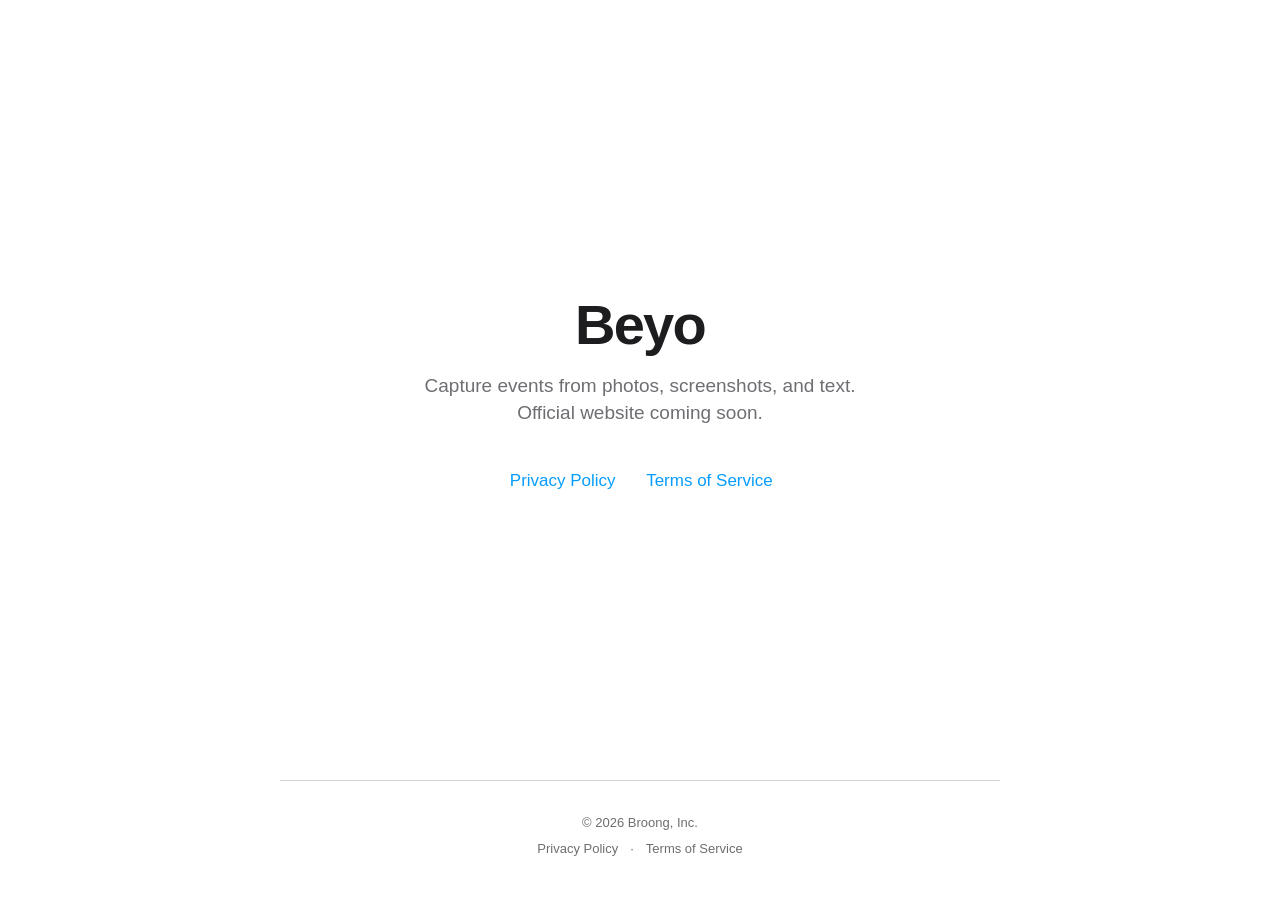
==== index.html @ 3e0d00bb "Publish Privacy and Terms v1.0 Co-authored-by: Cursor <cursoragent@cursor.com>" ====
<!DOCTYPE html>
<html lang="en">
<head>
  <meta charset="UTF-8">
  <meta name="viewport" content="width=device-width, initial-scale=1.0">
  <meta name="description" content="Beyo — capture events from photos, screenshots, and text.">
  <link rel="stylesheet" href="/assets/css/style.css">
  <title>Beyo</title>
</head>
<body>
  <div class="page">
    <main class="landing">
      <h1 class="brand">Beyo</h1>
      <p class="tagline">
        Capture events from photos, screenshots, and text.<br>
        Official website coming soon.
      </p>
      <ul class="landing-links">
        <li><a href="/privacy/">Privacy Policy</a></li>
        <li><a href="/terms/">Terms of Service</a></li>
      </ul>
    </main>

    <footer class="site-footer">
      <p>&copy; 2026 Broong, Inc.</p>
      <nav aria-label="Legal">
        <a href="/privacy/">Privacy Policy</a>
        <span aria-hidden="true">·</span>
        <a href="/terms/">Terms of Service</a>
      </nav>
    </footer>
  </div>
</body>
</html>
---- assets/css/style.css ----
/* Beyo — shared site styles (HTML + CSS only) */

:root {
  --bg: #ffffff;
  --text: #1d1d1f;
  --text-secondary: #6e6e73;
  --link: #079dfd;
  --link-hover: #0077cc;
  --rule: #d2d2d7;
  --max-width: 720px;
  --page-pad-x: 24px;
  --page-pad-y: 48px;
}

*,
*::before,
*::after {
  box-sizing: border-box;
}

html {
  -webkit-text-size-adjust: 100%;
  text-size-adjust: 100%;
}

body {
  margin: 0;
  min-height: 100vh;
  background: var(--bg);
  color: var(--text);
  font-family:
    -apple-system,
    BlinkMacSystemFont,
    "Segoe UI",
    Roboto,
    Helvetica,
    Arial,
    sans-serif;
  font-size: 17px;
  line-height: 1.6;
  font-weight: 400;
  -webkit-font-smoothing: antialiased;
  -moz-osx-font-smoothing: grayscale;
}

/* Layout */

.page {
  display: flex;
  flex-direction: column;
  min-height: 100vh;
}

.page-inner {
  width: 100%;
  max-width: var(--max-width);
  margin: 0 auto;
  padding: var(--page-pad-y) var(--page-pad-x);
  flex: 1 0 auto;
}

main {
  display: block;
}

/* Landing */

.landing {
  display: flex;
  flex-direction: column;
  align-items: center;
  justify-content: center;
  text-align: center;
  min-height: calc(100vh - 120px);
  padding: 64px var(--page-pad-x) 48px;
}

.landing .brand {
  margin: 0 0 16px;
  font-size: clamp(40px, 8vw, 56px);
  font-weight: 600;
  letter-spacing: -0.03em;
  line-height: 1.1;
}

.landing .tagline {
  margin: 0 0 40px;
  max-width: 28em;
  color: var(--text-secondary);
  font-size: 19px;
  line-height: 1.45;
  font-weight: 400;
}

.landing-links {
  display: flex;
  flex-wrap: wrap;
  gap: 8px 28px;
  justify-content: center;
  margin: 0;
  padding: 0;
  list-style: none;
}

.landing-links a {
  font-size: 17px;
}

/* Typography */

h1 {
  margin: 0 0 12px;
  font-size: clamp(28px, 5vw, 36px);
  font-weight: 600;
  letter-spacing: -0.022em;
  line-height: 1.15;
}

h2 {
  margin: 2.25em 0 0.65em;
  font-size: 22px;
  font-weight: 600;
  letter-spacing: -0.016em;
  line-height: 1.25;
}

h2:first-of-type {
  margin-top: 1.75em;
}

h3 {
  margin: 1.5em 0 0.5em;
  font-size: 19px;
  font-weight: 600;
  letter-spacing: -0.012em;
  line-height: 1.3;
}

p {
  margin: 0 0 1em;
}

.meta {
  margin: 0 0 1.5em;
  color: var(--text-secondary);
  font-size: 15px;
  line-height: 1.45;
}

.meta strong {
  color: var(--text-secondary);
  font-weight: 500;
}

.lede {
  margin-bottom: 1.25em;
  color: var(--text);
}

ul,
ol {
  margin: 0 0 1.15em;
  padding-left: 1.35em;
}

li {
  margin: 0 0 0.45em;
  padding-left: 0.15em;
}

li::marker {
  color: var(--text-secondary);
}

/* Links */

a {
  color: var(--link);
  text-decoration: none;
}

a:hover {
  color: var(--link-hover);
  text-decoration: underline;
  text-underline-offset: 0.15em;
}

a:focus-visible {
  outline: 2px solid var(--link);
  outline-offset: 3px;
  border-radius: 2px;
}

/* Rules */

hr {
  margin: 2em 0;
  border: 0;
  border-top: 1px solid var(--rule);
}

/* Article chrome */

.back {
  margin: 0 0 2em;
  font-size: 15px;
}

.back a {
  color: var(--text-secondary);
}

.back a:hover {
  color: var(--link);
}

.contact-block {
  margin-top: 0.25em;
}

.contact-block p {
  margin-bottom: 0.35em;
}

/* Footer */

.site-footer {
  flex-shrink: 0;
  width: 100%;
  max-width: var(--max-width);
  margin: 0 auto;
  padding: 32px var(--page-pad-x) 48px;
  border-top: 1px solid var(--rule);
  color: var(--text-secondary);
  font-size: 13px;
  line-height: 1.5;
  text-align: center;
}

.site-footer p {
  margin: 0 0 0.5em;
}

.site-footer p:last-child {
  margin-bottom: 0;
}

.site-footer nav {
  display: flex;
  flex-wrap: wrap;
  gap: 4px 12px;
  justify-content: center;
}

.site-footer a {
  color: var(--text-secondary);
}

.site-footer a:hover {
  color: var(--link);
}

.version-line {
  margin-top: 0.75em;
  color: var(--text-secondary);
  font-size: 13px;
}

/* Responsive */

@media (max-width: 600px) {
  :root {
    --page-pad-x: 20px;
    --page-pad-y: 36px;
  }

  body {
    font-size: 16px;
  }

  .landing .tagline {
    font-size: 17px;
  }

  h2 {
    font-size: 20px;
  }
}

@media (min-width: 900px) {
  :root {
    --page-pad-y: 64px;
  }
}
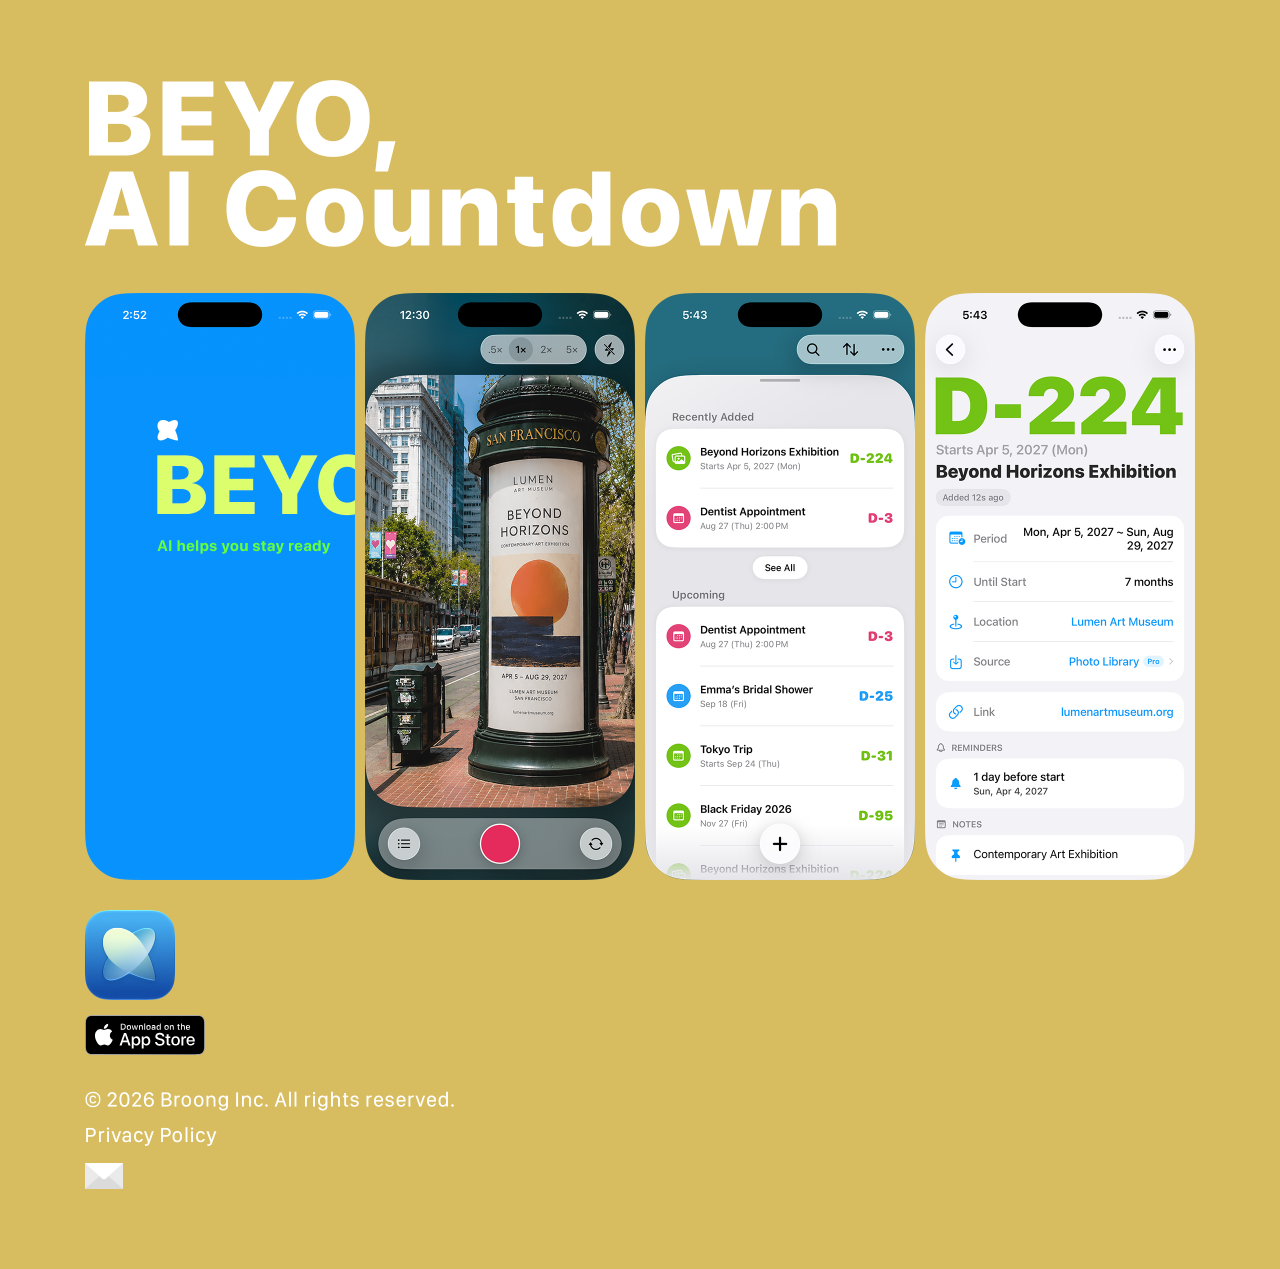
==== commit 28db6735: "Ship Beyo.day poster landing for Cloudflare Pages. Replace the placeholder home with the guide layou" ====
--- a/index.html
+++ b/index.html
@@ -3,32 +3,115 @@
 <head>
   <meta charset="UTF-8">
   <meta name="viewport" content="width=device-width, initial-scale=1.0">
-  <meta name="description" content="Beyo — capture events from photos, screenshots, and text.">
+  <meta name="description" content="Beyo — AI Countdown. Capture events from photos, screenshots, and text.">
   <link rel="stylesheet" href="/assets/css/style.css">
-  <title>Beyo</title>
+  <title>Beyo — AI Countdown</title>
 </head>
-<body>
-  <div class="page">
-    <main class="landing">
-      <h1 class="brand">Beyo</h1>
-      <p class="tagline">
-        Capture events from photos, screenshots, and text.<br>
-        Official website coming soon.
-      </p>
-      <ul class="landing-links">
-        <li><a href="/privacy/">Privacy Policy</a></li>
-        <li><a href="/terms/">Terms of Service</a></li>
-      </ul>
-    </main>
+<body class="home">
+  <main class="poster">
+    <img
+      class="poster-title"
+      src="/assets/images/site_title@2x.png"
+      width="760"
+      height="168"
+      alt="Beyo, AI Countdown"
+      decoding="async"
+    >
 
-    <footer class="site-footer">
-      <p>&copy; 2026 Broong, Inc.</p>
-      <nav aria-label="Legal">
-        <a href="/privacy/">Privacy Policy</a>
-        <span aria-hidden="true">·</span>
-        <a href="/terms/">Terms of Service</a>
-      </nav>
-    </footer>
-  </div>
+    <div class="poster-shots" aria-label="App screenshots">
+      <img
+        src="/assets/images/image01@2x.png"
+        width="270"
+        height="587"
+        alt="Beyo app screenshot 1"
+        decoding="async"
+      >
+      <img
+        src="/assets/images/image02@2x.png"
+        width="270"
+        height="587"
+        alt="Beyo app screenshot 2"
+        decoding="async"
+      >
+      <img
+        src="/assets/images/image03@2x.png"
+        width="270"
+        height="587"
+        alt="Beyo app screenshot 3"
+        decoding="async"
+      >
+      <img
+        src="/assets/images/image04@2x.png"
+        width="270"
+        height="587"
+        alt="Beyo app screenshot 4"
+        decoding="async"
+      >
+    </div>
+
+    <a
+      class="poster-icon-link"
+      href="https://apps.apple.com/app/beyo/id1397284424"
+      aria-label="Download on the App Store"
+    >
+      <img
+        class="poster-icon"
+        src="/assets/images/app_icon@2x.png"
+        width="90"
+        height="90"
+        alt="Beyo app icon"
+        decoding="async"
+      >
+    </a>
+
+    <a
+      class="poster-badge"
+      href="https://apps.apple.com/app/beyo/id1397284424"
+      aria-label="Download on the App Store"
+    >
+      <img
+        src="/assets/images/appstore.svg"
+        width="120"
+        height="40"
+        alt=""
+        decoding="async"
+      >
+    </a>
+
+    <a
+      class="poster-copy-link"
+      href="https://broong.com"
+      aria-label="Broong Inc."
+    >
+      <img
+        class="poster-copy"
+        src="/assets/images/allrightsreserved@2x.png"
+        width="370"
+        height="21"
+        alt="© 2026 Broong Inc. All rights reserved."
+        decoding="async"
+      >
+    </a>
+
+    <a class="poster-privacy" href="/privacy/" aria-label="Privacy Policy">
+      <img
+        src="/assets/images/privacy@2x.png"
+        width="133"
+        height="21"
+        alt=""
+        decoding="async"
+      >
+    </a>
+
+    <a class="poster-email" href="mailto:info@broong.com" aria-label="Email info@broong.com">
+      <img
+        src="/assets/images/email@2x.png"
+        width="38"
+        height="26"
+        alt=""
+        decoding="async"
+      >
+    </a>
+  </main>
 </body>
 </html>
--- a/assets/css/style.css
+++ b/assets/css/style.css
@@ -10,6 +10,19 @@
   --max-width: 720px;
   --page-pad-x: 24px;
   --page-pad-y: 48px;
+
+  /* Poster landing — guide annotations are @2x artboard units; CSS uses half. */
+  --poster-bg: #d7bc60;
+  --poster-pad-x: clamp(20px, 5vw, 45px);
+  --poster-pad-top: clamp(40px, 8vw, 80px);
+  --poster-pad-bottom: clamp(40px, 8vw, 80px);
+  --poster-gap-title: clamp(24px, 5vw, 45px);
+  --poster-gap-shots: clamp(20px, 4vw, 30px);
+  --poster-gap-icon: clamp(12px, 2vw, 15px);
+  --poster-gap-badge: clamp(24px, 4vw, 36px);
+  --poster-gap-footer: clamp(12px, 2vw, 15px);
+  --poster-shot-gap: clamp(8px, 1.5vw, 10px);
+  --poster-max: 1110px; /* 4×270 + 3×10 */
 }
 
 *,
@@ -43,7 +56,13 @@
   -moz-osx-font-smoothing: grayscale;
 }
 
-/* Layout */
+img {
+  max-width: 100%;
+  height: auto;
+  vertical-align: middle;
+}
+
+/* Layout (privacy / terms) */
 
 .page {
   display: flex;
@@ -63,50 +82,7 @@
   display: block;
 }
 
-/* Landing */
-
-.landing {
-  display: flex;
-  flex-direction: column;
-  align-items: center;
-  justify-content: center;
-  text-align: center;
-  min-height: calc(100vh - 120px);
-  padding: 64px var(--page-pad-x) 48px;
-}
-
-.landing .brand {
-  margin: 0 0 16px;
-  font-size: clamp(40px, 8vw, 56px);
-  font-weight: 600;
-  letter-spacing: -0.03em;
-  line-height: 1.1;
-}
-
-.landing .tagline {
-  margin: 0 0 40px;
-  max-width: 28em;
-  color: var(--text-secondary);
-  font-size: 19px;
-  line-height: 1.45;
-  font-weight: 400;
-}
-
-.landing-links {
-  display: flex;
-  flex-wrap: wrap;
-  gap: 8px 28px;
-  justify-content: center;
-  margin: 0;
-  padding: 0;
-  list-style: none;
-}
-
-.landing-links a {
-  font-size: 17px;
-}
-
-/* Typography */
+/* Typography (privacy / terms) */
 
 h1 {
   margin: 0 0 12px;
@@ -172,7 +148,7 @@
   color: var(--text-secondary);
 }
 
-/* Links */
+/* Links (privacy / terms) */
 
 a {
   color: var(--link);
@@ -191,29 +167,12 @@
   border-radius: 2px;
 }
 
-/* Rules */
-
 hr {
   margin: 2em 0;
   border: 0;
   border-top: 1px solid var(--rule);
 }
 
-/* Article chrome */
-
-.back {
-  margin: 0 0 2em;
-  font-size: 15px;
-}
-
-.back a {
-  color: var(--text-secondary);
-}
-
-.back a:hover {
-  color: var(--link);
-}
-
 .contact-block {
   margin-top: 0.25em;
 }
@@ -221,8 +180,6 @@
 .contact-block p {
   margin-bottom: 0.35em;
 }
-
-/* Footer */
 
 .site-footer {
   flex-shrink: 0;
@@ -266,7 +223,162 @@
   font-size: 13px;
 }
 
-/* Responsive */
+/* ============================================================
+   Home poster landing (beyo.day)
+   ============================================================ */
+
+body.home {
+  background: var(--poster-bg);
+  color: #ffffff;
+  overflow-x: hidden;
+  display: flex;
+  justify-content: center;
+}
+
+body.home a {
+  color: inherit;
+  text-decoration: none;
+}
+
+body.home a:hover {
+  color: inherit;
+  text-decoration: none;
+  opacity: 0.88;
+}
+
+body.home a:focus-visible {
+  outline: 2px solid #ffffff;
+  outline-offset: 4px;
+}
+
+.poster {
+  box-sizing: border-box;
+  width: min(100%, calc(var(--poster-max) + 2 * 45px));
+  margin-inline: auto;
+  padding:
+    var(--poster-pad-top)
+    var(--poster-pad-x)
+    var(--poster-pad-bottom);
+  display: flex;
+  flex-direction: column;
+  align-items: flex-start;
+}
+
+.poster-title {
+  display: block;
+  width: min(100%, 760px);
+  height: auto;
+  margin: 0 0 var(--poster-gap-title);
+}
+
+.poster-shots {
+  display: grid;
+  grid-template-columns: repeat(4, minmax(0, 1fr));
+  gap: var(--poster-shot-gap);
+  width: 100%;
+  max-width: var(--poster-max);
+  margin: 0 0 var(--poster-gap-shots);
+}
+
+.poster-shots img {
+  display: block;
+  width: 100%;
+  height: auto;
+  aspect-ratio: 270 / 587;
+  object-fit: contain;
+}
+
+.poster-icon-link {
+  display: inline-block;
+  line-height: 0;
+  margin: 0 0 var(--poster-gap-icon);
+}
+
+.poster-icon {
+  display: block;
+  /* app_icon@2x.png is 180×180 → CSS 90×90 */
+  width: clamp(64px, 16vw, 90px);
+  height: auto;
+  aspect-ratio: 1 / 1;
+  margin: 0;
+}
+
+.poster-badge {
+  display: inline-block;
+  line-height: 0;
+  margin: 0 0 var(--poster-gap-badge);
+}
+
+.poster-badge img {
+  display: block;
+  /* guide 80 (@2x) → CSS 40 */
+  height: clamp(32px, 8vw, 40px);
+  width: auto;
+}
+
+.poster-copy-link {
+  display: inline-block;
+  line-height: 0;
+  margin: 0 0 var(--poster-gap-footer);
+}
+
+.poster-copy {
+  display: block;
+  /* allrightsreserved@2x.png 740×42 → CSS max 370×21 */
+  width: auto;
+  max-width: min(100%, 370px);
+  height: auto;
+  max-height: clamp(16px, 3.5vw, 21px);
+  margin: 0;
+  object-fit: contain;
+  object-position: left center;
+}
+
+.poster-privacy {
+  display: inline-block;
+  line-height: 0;
+  margin: 0 0 var(--poster-gap-footer);
+}
+
+.poster-privacy img {
+  display: block;
+  /* privacy@2x.png 266×42 → CSS 133×21 */
+  width: auto;
+  max-width: 100%;
+  height: auto;
+  max-height: clamp(16px, 3.5vw, 21px);
+  object-fit: contain;
+  object-position: left center;
+}
+
+.poster-email {
+  display: inline-block;
+  line-height: 0;
+  margin: 0;
+}
+
+.poster-email img {
+  display: block;
+  /* email@2x.png 76×52 → CSS 38×26 */
+  height: clamp(20px, 5vw, 26px);
+  width: auto;
+}
+
+/* Screenshots: 2 columns on tablet / large phone */
+@media (max-width: 900px) {
+  .poster-shots {
+    grid-template-columns: repeat(2, minmax(0, 1fr));
+  }
+}
+
+/* Screenshots: 1 column on narrow phones */
+@media (max-width: 420px) {
+  .poster-shots {
+    grid-template-columns: 1fr;
+  }
+}
+
+/* Privacy / terms responsive */
 
 @media (max-width: 600px) {
   :root {
@@ -274,12 +386,8 @@
     --page-pad-y: 36px;
   }
 
-  body {
+  body:not(.home) {
     font-size: 16px;
-  }
-
-  .landing .tagline {
-    font-size: 17px;
   }
 
   h2 {
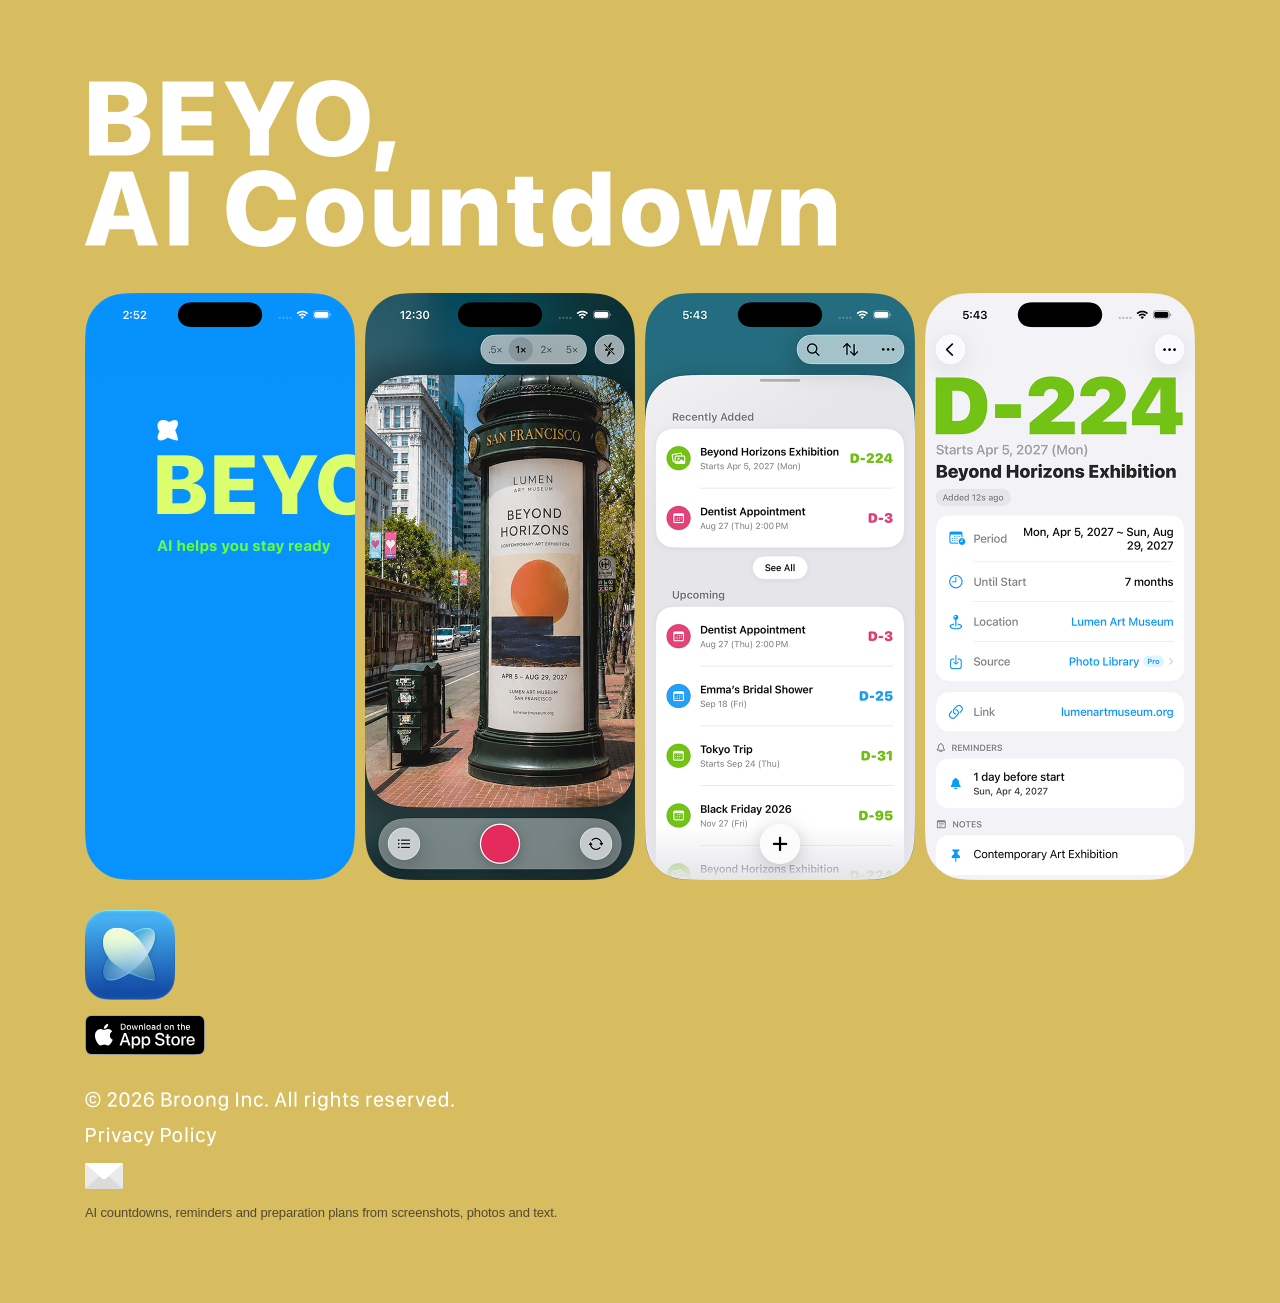
==== commit 3b8d087c: "Replace hidden SEO copy with a visible poster caption. Remove visually-hidden brand/product blocks u" ====
--- a/index.html
+++ b/index.html
@@ -2,19 +2,67 @@
 <html lang="en">
 <head>
   <meta charset="UTF-8">
-  <meta name="viewport" content="width=device-width, initial-scale=1.0">
-  <meta name="description" content="Beyo — AI Countdown. Capture events from photos, screenshots, and text.">
+  <meta name="viewport" content="width=device-width, initial-scale=1, viewport-fit=cover">
+  <title>Beyo — AI Countdown &amp; Event Preparation</title>
+  <meta name="description" content="Turn screenshots, photos and text into events, countdowns, reminders and preparation plans with AI.">
+  <link rel="canonical" href="https://beyo.day/">
+  <meta name="robots" content="index, follow">
+  <meta name="theme-color" content="#d7bc60">
+
+  <meta property="og:type" content="website">
+  <meta property="og:site_name" content="Beyo">
+  <meta property="og:locale" content="en_US">
+  <meta property="og:url" content="https://beyo.day/">
+  <meta property="og:title" content="Beyo — AI Countdown &amp; Event Preparation">
+  <meta property="og:description" content="Beyo turns screenshots, photos and text into events, countdowns, reminders and preparation plans.">
+  <meta property="og:image" content="https://beyo.day/assets/images/og-share.png">
+  <meta property="og:image:width" content="1200">
+  <meta property="og:image:height" content="630">
+  <meta property="og:image:alt" content="Beyo — AI Countdown &amp; Event Preparation">
+
+  <meta name="twitter:card" content="summary_large_image">
+  <meta name="twitter:title" content="Beyo — AI Countdown &amp; Event Preparation">
+  <meta name="twitter:description" content="Beyo turns screenshots, photos and text into events, countdowns, reminders and preparation plans.">
+  <meta name="twitter:image" content="https://beyo.day/assets/images/og-share.png">
+
+  <link rel="icon" type="image/png" sizes="32x32" href="/assets/images/favicon-32.png">
+  <link rel="apple-touch-icon" href="/assets/images/apple-touch-icon.png">
   <link rel="stylesheet" href="/assets/css/style.css">
-  <title>Beyo — AI Countdown</title>
+
+  <script type="application/ld+json">
+  {
+    "@context": "https://schema.org",
+    "@type": "SoftwareApplication",
+    "name": "Beyo",
+    "url": "https://beyo.day/",
+    "description": "Turn screenshots, photos and text into events, countdowns, reminders and preparation plans with AI.",
+    "applicationCategory": "ProductivityApplication",
+    "operatingSystem": "iOS",
+    "image": "https://beyo.day/assets/images/og-share.png",
+    "downloadUrl": "https://apps.apple.com/app/beyo/id1397284424",
+    "installUrl": "https://apps.apple.com/app/beyo/id1397284424",
+    "offers": {
+      "@type": "Offer",
+      "price": "0",
+      "priceCurrency": "USD"
+    },
+    "publisher": {
+      "@type": "Organization",
+      "name": "Broong Inc.",
+      "url": "https://broong.com"
+    }
+  }
+  </script>
 </head>
 <body class="home">
+
   <main class="poster">
     <img
       class="poster-title"
       src="/assets/images/site_title@2x.png"
       width="760"
       height="168"
-      alt="Beyo, AI Countdown"
+      alt="Beyo — AI Countdown"
       decoding="async"
     >
 
@@ -23,28 +71,28 @@
         src="/assets/images/image01@2x.png"
         width="270"
         height="587"
-        alt="Beyo app screenshot 1"
+        alt="Beyo home screen with event countdowns"
         decoding="async"
       >
       <img
         src="/assets/images/image02@2x.png"
         width="270"
         height="587"
-        alt="Beyo app screenshot 2"
+        alt="Beyo event detail with countdown and reminders"
         decoding="async"
       >
       <img
         src="/assets/images/image03@2x.png"
         width="270"
         height="587"
-        alt="Beyo app screenshot 3"
+        alt="Beyo preparation checklist for an upcoming event"
         decoding="async"
       >
       <img
         src="/assets/images/image04@2x.png"
         width="270"
         height="587"
-        alt="Beyo app screenshot 4"
+        alt="Beyo capturing an event from a photo or screenshot"
         decoding="async"
       >
     </div>
@@ -52,7 +100,7 @@
     <a
       class="poster-icon-link"
       href="https://apps.apple.com/app/beyo/id1397284424"
-      aria-label="Download on the App Store"
+      aria-label="Download Beyo on the App Store"
     >
       <img
         class="poster-icon"
@@ -73,7 +121,7 @@
         src="/assets/images/appstore.svg"
         width="120"
         height="40"
-        alt=""
+        alt="Download on the App Store"
         decoding="async"
       >
     </a>
@@ -98,20 +146,34 @@
         src="/assets/images/privacy@2x.png"
         width="133"
         height="21"
-        alt=""
+        alt="Privacy Policy"
         decoding="async"
       >
     </a>
 
-    <a class="poster-email" href="mailto:info@broong.com" aria-label="Email info@broong.com">
+    <a class="poster-email" href="#" aria-label="Email Broong Inc." id="poster-email">
       <img
         src="/assets/images/email@2x.png"
         width="38"
         height="26"
-        alt=""
+        alt="Email"
         decoding="async"
       >
     </a>
+    <p class="poster-caption">
+      AI countdowns, reminders and preparation plans from screenshots, photos and text.
+    </p>
   </main>
+
+  <script>
+    (function () {
+      var el = document.getElementById("poster-email");
+      if (!el) return;
+      el.addEventListener("click", function (e) {
+        e.preventDefault();
+        window.location.href = "mailto:" + "info" + "@" + "broong.com";
+      });
+    })();
+  </script>
 </body>
 </html>
--- a/assets/css/style.css
+++ b/assets/css/style.css
@@ -62,6 +62,7 @@
   vertical-align: middle;
 }
 
+
 /* Layout (privacy / terms) */
 
 .page {
@@ -233,6 +234,7 @@
   overflow-x: hidden;
   display: flex;
   justify-content: center;
+  max-width: 100%;
 }
 
 body.home a {
@@ -253,7 +255,11 @@
 
 .poster {
   box-sizing: border-box;
-  width: min(100%, calc(var(--poster-max) + 2 * 45px));
+  /* min-width: 0 — without this, iOS Safari flex items won't shrink below
+     intrinsic screenshot widths and the page clips horizontally. */
+  width: 100%;
+  max-width: calc(var(--poster-max) + 2 * 45px);
+  min-width: 0;
   margin-inline: auto;
   padding:
     var(--poster-pad-top)
@@ -267,6 +273,7 @@
 .poster-title {
   display: block;
   width: min(100%, 760px);
+  max-width: 100%;
   height: auto;
   margin: 0 0 var(--poster-gap-title);
 }
@@ -276,13 +283,15 @@
   grid-template-columns: repeat(4, minmax(0, 1fr));
   gap: var(--poster-shot-gap);
   width: 100%;
-  max-width: var(--poster-max);
+  max-width: min(100%, var(--poster-max));
+  min-width: 0;
   margin: 0 0 var(--poster-gap-shots);
 }
 
 .poster-shots img {
   display: block;
   width: 100%;
+  max-width: 100%;
   height: auto;
   aspect-ratio: 270 / 587;
   object-fit: contain;
@@ -364,6 +373,24 @@
   width: auto;
 }
 
+
+.poster-caption {
+  margin: var(--poster-gap-footer) 0 0;
+  max-width: min(100%, 560px);
+  font-size: clamp(11px, 2.2vw, 13px);
+  line-height: 1.45;
+  font-weight: 400;
+  letter-spacing: -0.01em;
+  color: rgba(29, 29, 31, 0.72);
+  text-align: left;
+}
+
+.poster-caption a {
+  color: inherit;
+  text-decoration: underline;
+  text-underline-offset: 2px;
+}
+
 /* Screenshots: 2 columns on tablet / large phone */
 @media (max-width: 900px) {
   .poster-shots {
@@ -371,10 +398,10 @@
   }
 }
 
-/* Screenshots: 1 column on narrow phones */
-@media (max-width: 420px) {
+/* Screenshots: 1 column on phones (iPhone 12 Pro ≈ 390 CSS px) */
+@media (max-width: 600px) {
   .poster-shots {
-    grid-template-columns: 1fr;
+    grid-template-columns: minmax(0, 1fr);
   }
 }
 
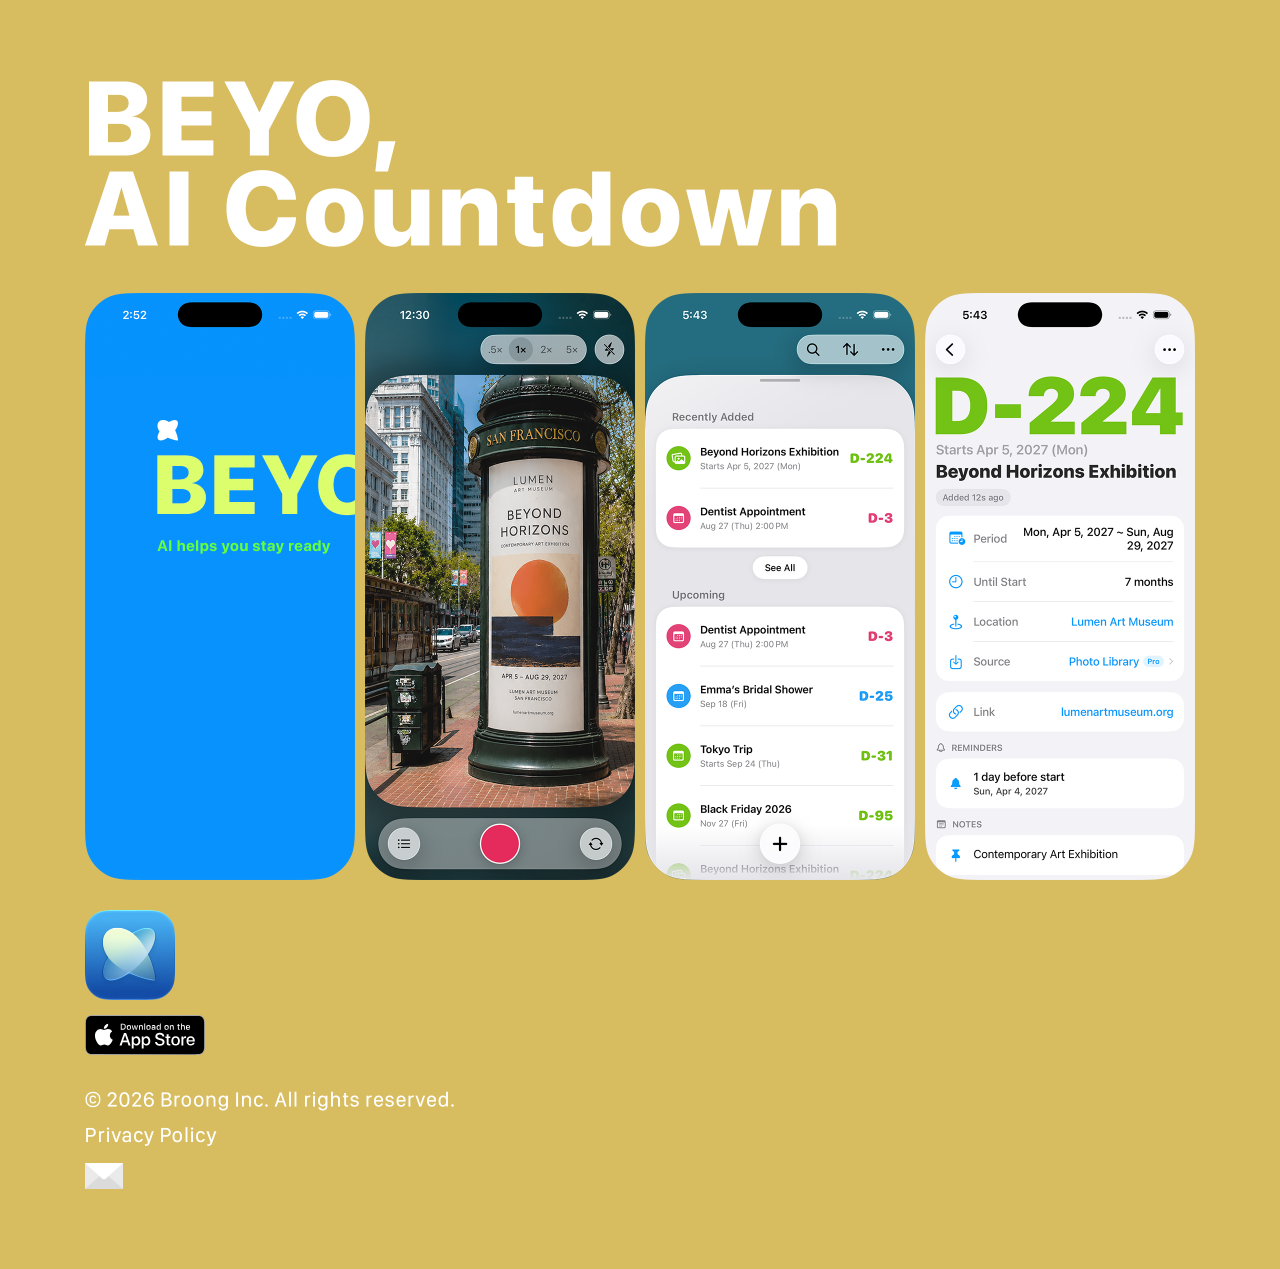
==== commit d60bc61d: "Remove on-page SEO captions; keep head metadata only. Drop visible poster captions. Retain title/des" ====
--- a/index.html
+++ b/index.html
@@ -5,6 +5,7 @@
   <meta name="viewport" content="width=device-width, initial-scale=1, viewport-fit=cover">
   <title>Beyo — AI Countdown &amp; Event Preparation</title>
   <meta name="description" content="Turn screenshots, photos and text into events, countdowns, reminders and preparation plans with AI.">
+  <meta name="keywords" content="Beyo, AI countdown, countdown app, AI event extraction, event reminder, event preparation, screenshot to event, photo to event">
   <link rel="canonical" href="https://beyo.day/">
   <meta name="robots" content="index, follow">
   <meta name="theme-color" content="#d7bc60">
@@ -160,9 +161,6 @@
         decoding="async"
       >
     </a>
-    <p class="poster-caption">
-      AI countdowns, reminders and preparation plans from screenshots, photos and text.
-    </p>
   </main>
 
   <script>
--- a/assets/css/style.css
+++ b/assets/css/style.css
@@ -374,22 +374,6 @@
 }
 
 
-.poster-caption {
-  margin: var(--poster-gap-footer) 0 0;
-  max-width: min(100%, 560px);
-  font-size: clamp(11px, 2.2vw, 13px);
-  line-height: 1.45;
-  font-weight: 400;
-  letter-spacing: -0.01em;
-  color: rgba(29, 29, 31, 0.72);
-  text-align: left;
-}
-
-.poster-caption a {
-  color: inherit;
-  text-decoration: underline;
-  text-underline-offset: 2px;
-}
 
 /* Screenshots: 2 columns on tablet / large phone */
 @media (max-width: 900px) {
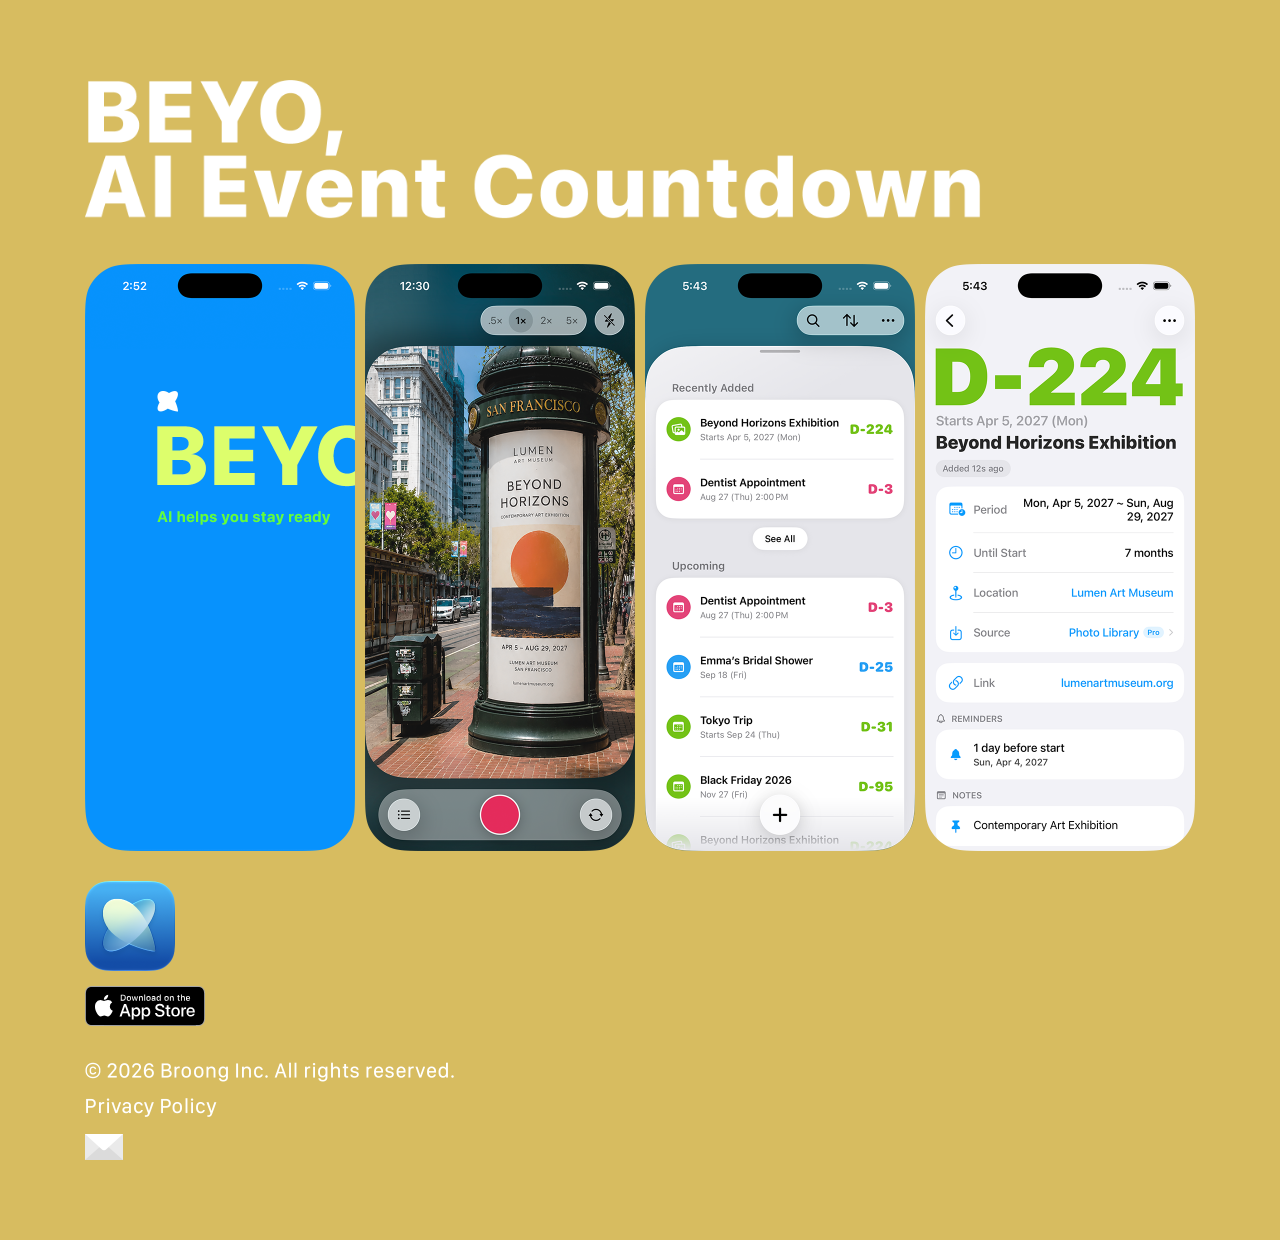
==== commit 260e8fc8: "Update site title to Beyo, AI Event Countdown. Replace title artwork and align alt/meta with the new" ====
--- a/index.html
+++ b/index.html
@@ -3,7 +3,7 @@
 <head>
   <meta charset="UTF-8">
   <meta name="viewport" content="width=device-width, initial-scale=1, viewport-fit=cover">
-  <title>Beyo — AI Countdown &amp; Event Preparation</title>
+  <title>Beyo — AI Event Countdown</title>
   <meta name="description" content="Turn screenshots, photos and text into events, countdowns, reminders and preparation plans with AI.">
   <meta name="keywords" content="Beyo, AI countdown, countdown app, AI event extraction, event reminder, event preparation, screenshot to event, photo to event">
   <link rel="canonical" href="https://beyo.day/">
@@ -14,15 +14,15 @@
   <meta property="og:site_name" content="Beyo">
   <meta property="og:locale" content="en_US">
   <meta property="og:url" content="https://beyo.day/">
-  <meta property="og:title" content="Beyo — AI Countdown &amp; Event Preparation">
+  <meta property="og:title" content="Beyo — AI Event Countdown">
   <meta property="og:description" content="Beyo turns screenshots, photos and text into events, countdowns, reminders and preparation plans.">
   <meta property="og:image" content="https://beyo.day/assets/images/og-share.png">
   <meta property="og:image:width" content="1200">
   <meta property="og:image:height" content="630">
-  <meta property="og:image:alt" content="Beyo — AI Countdown &amp; Event Preparation">
+  <meta property="og:image:alt" content="Beyo — AI Event Countdown">
 
   <meta name="twitter:card" content="summary_large_image">
-  <meta name="twitter:title" content="Beyo — AI Countdown &amp; Event Preparation">
+  <meta name="twitter:title" content="Beyo — AI Event Countdown">
   <meta name="twitter:description" content="Beyo turns screenshots, photos and text into events, countdowns, reminders and preparation plans.">
   <meta name="twitter:image" content="https://beyo.day/assets/images/og-share.png">
 
@@ -61,9 +61,9 @@
     <img
       class="poster-title"
       src="/assets/images/site_title@2x.png"
-      width="760"
+      width="1110"
       height="168"
-      alt="Beyo — AI Countdown"
+      alt="Beyo, AI Event Countdown"
       decoding="async"
     >
 
--- a/assets/css/style.css
+++ b/assets/css/style.css
@@ -272,7 +272,7 @@
 
 .poster-title {
   display: block;
-  width: min(100%, 760px);
+  width: min(100%, 920px);
   max-width: 100%;
   height: auto;
   margin: 0 0 var(--poster-gap-title);
